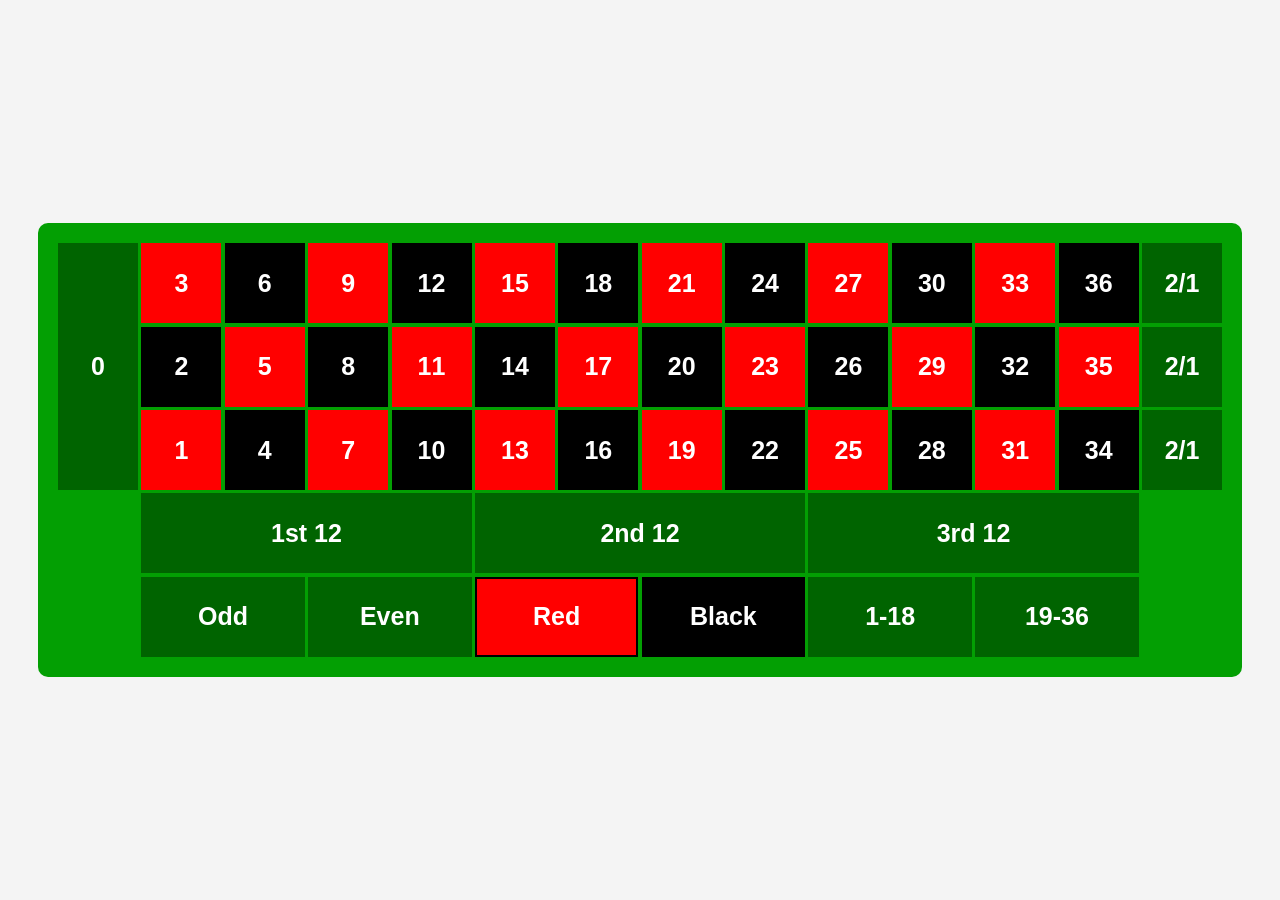
==== FuncionsExtra/rule/index.html @ 474d61a1 "funcionsextra" ====
<!DOCTYPE html>
<html lang="en">
<head>
    <meta charset="UTF-8">
    <meta name="viewport" content="width=device-width, initial-scale=1.0">
    <title>Roulette Layout</title>
    <style>
        body {
            font-family: Arial, sans-serif;
            margin: 0;
            display: flex;
            justify-content: center;
            align-items: center;
            height: 100vh;
            background-color: #f4f4f4;
        }

        .roulette {
            display: grid;
            grid-template-columns: repeat(14, 1fr);
            grid-auto-rows: 80px;
            gap: 3.4px;
            padding: 20px;
            border-radius: 10px;
            background-color: rgb(3, 159, 3);
        }
        .roulette div {
            min-width: 80px;
            font-size: 25px;
        }

        .numbers {
            display: flex;
            justify-content: center;
            align-items: center;
            font-size: 18px;
            font-weight: bold;
            color: white;
            /* border-radius: 5px; */
        }

        .numbers.red {
            background-color: red;
        }

        .numbers.black {
            background-color: black;
        }

        .numbers.green {
            background-color: darkgreen;
        }

        .bet {
            display: flex;
            justify-content: center;
            align-items: center;
            background-color: darkgreen;
            color: white;
            font-weight: bold;
            /* border: 2px solid #000; */
            /* border-radius: 5px; */
        }

        .bet-2-to-1 {
            grid-row: span 1;
        }

        .docena-bet {
            grid-column: span 4;
            display: flex;
            justify-content: center;
            align-items: center;
            background-color: darkgreen;
            color: white;
            font-weight: bold;
            /* border: 2px solid #000; */
            /* border-radius: 5px; */
        }

        .special-bet {
            grid-column: span 2;
            display: flex;
            justify-content: center;
            align-items: center;
            background-color: darkgreen;
            color: white;
            font-weight: bold;
            /* border: 2px solid #000; */
            /* border-radius: 5px; */
        }

        .space {
            grid-row: span 2;
        }

        .color-bet {
            grid-column: span 2;
            display: flex;
            justify-content: center;
            align-items: center;
            background-color: white;
            color: black;
            font-weight: bold;
            border: 2px solid #000;
            /* border-radius: 5px; */
        }

        .color-bet.red {
            background-color: red;
            color: white;
        }

        .color-bet.black {
            background-color: black;
            color: white;
        }

        .numbers.zero {
            grid-row: span 3;
        }
    </style>
</head>
<body>
    <div class="roulette">
        <!-- Numbers -->
        <div class="numbers green zero">0</div>
        <div class="numbers red">3</div>
        <div class="numbers black">6</div>
        <div class="numbers red">9</div>
        <div class="numbers black">12</div>
        <div class="numbers red">15</div>
        <div class="numbers black">18</div>
        <div class="numbers red">21</div>
        <div class="numbers black">24</div>
        <div class="numbers red">27</div>
        <div class="numbers black">30</div>
        <div class="numbers red">33</div>
        <div class="numbers black">36</div>
        <div class="bet bet-2-to-1">2/1</div>

        <div class="numbers black">2</div>
        <div class="numbers red">5</div>
        <div class="numbers black">8</div>
        <div class="numbers red">11</div>
        <div class="numbers black">14</div>
        <div class="numbers red">17</div>
        <div class="numbers black">20</div>
        <div class="numbers red">23</div>
        <div class="numbers black">26</div>
        <div class="numbers red">29</div>
        <div class="numbers black">32</div>
        <div class="numbers red">35</div>
        <div class="bet bet-2-to-1">2/1</div>

        <div class="numbers red">1</div>
        <div class="numbers black">4</div>
        <div class="numbers red">7</div>
        <div class="numbers black">10</div>
        <div class="numbers red">13</div>
        <div class="numbers black">16</div>
        <div class="numbers red">19</div>
        <div class="numbers black">22</div>
        <div class="numbers red">25</div>
        <div class="numbers black">28</div>
        <div class="numbers red">31</div>
        <div class="numbers black">34</div>
        <div class="bet bet-2-to-1">2/1</div>

        <div class="space"></div>

        <!-- Special bets -->
        <div class="docena-bet">1st 12</div>
        <div class="docena-bet">2nd 12</div>
        <div class="docena-bet">3rd 12</div>
        
        <div class="space"></div>

        <!-- Odds/Evens and High/Low -->
        <div class="special-bet">Odd</div>
        <div class="special-bet">Even</div>
        <div class="color-bet red">Red</div>
        <div class="color-bet black">Black</div>
        <div class="special-bet">1-18</div>
        <div class="special-bet">19-36</div>
    </div>
</body>
</html>
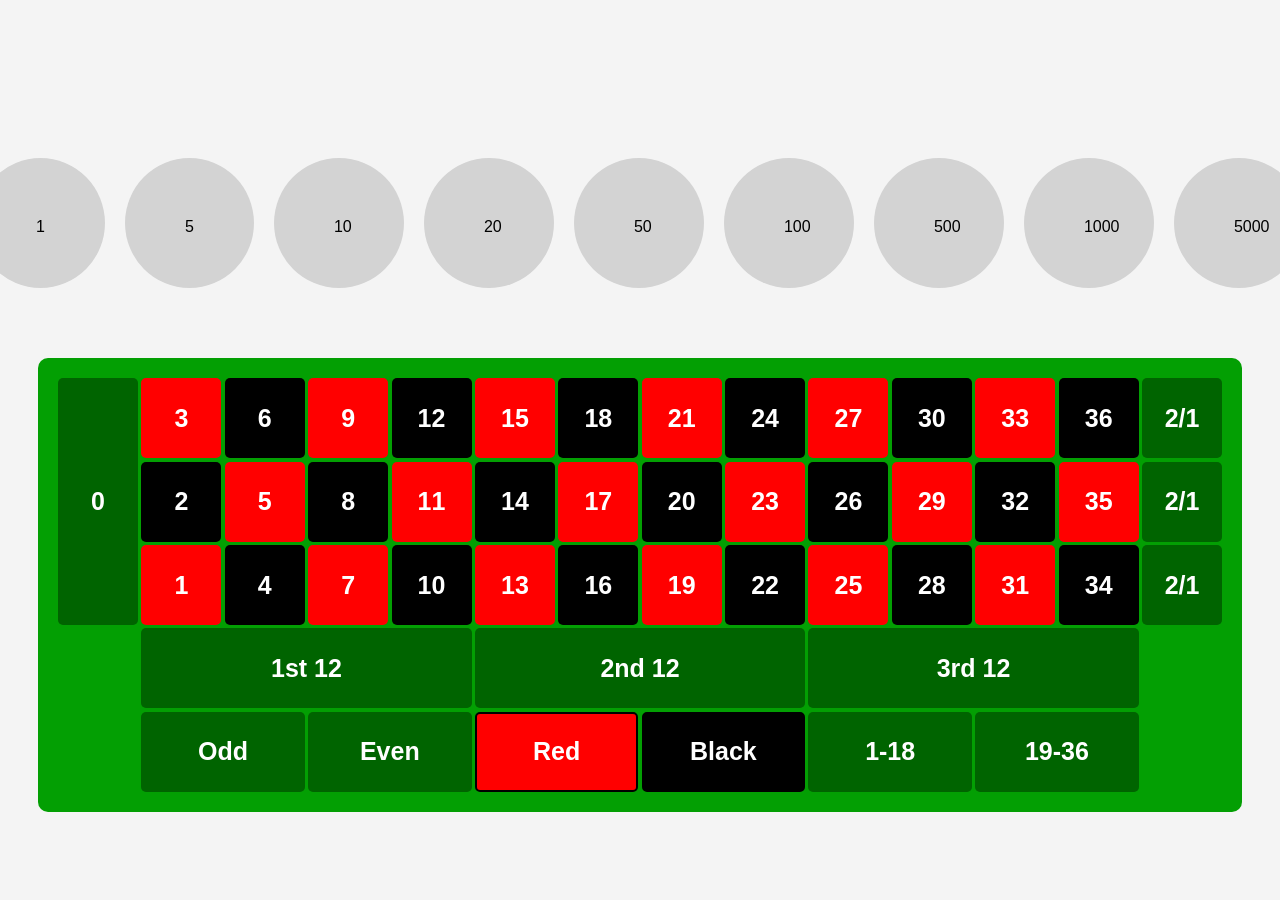
==== commit d5318e3b: "updated rulette" ====
--- a/FuncionsExtra/rule/index.html
+++ b/FuncionsExtra/rule/index.html
@@ -1,14 +1,17 @@
 <!DOCTYPE html>
 <html lang="en">
+
 <head>
-    <meta charset="UTF-8">
-    <meta name="viewport" content="width=device-width, initial-scale=1.0">
-    <title>Roulette Layout</title>
+    <meta charset="UTF-8" />
+    <meta name="viewport" content="width=device-width, initial-scale=1.0" />
+    <title>Roulette</title>
+    <script defer src="script.js"></script>
     <style>
         body {
             font-family: Arial, sans-serif;
             margin: 0;
             display: flex;
+            flex-direction: column;
             justify-content: center;
             align-items: center;
             height: 100vh;
@@ -24,9 +27,15 @@
             border-radius: 10px;
             background-color: rgb(3, 159, 3);
         }
+
         .roulette div {
             min-width: 80px;
             font-size: 25px;
+            border-radius: 5px;
+        }
+
+        .roulette div:hover {
+            cursor: pointer;
         }
 
         .numbers {
@@ -119,9 +128,46 @@
         .numbers.zero {
             grid-row: span 3;
         }
+
+        .chips {
+            width: 60vw;
+            height: 30vh;
+            display: flex;
+            flex-flow: row;
+            justify-content: center;
+            align-items: center;
+            margin: 0 20vw;
+        }
+
+        .chips div {
+            position: relative;
+            margin: 10px;
+            background-color: lightgray;
+            padding: 60px;
+            height: 10px;
+            width: 10px;
+            border-radius: 100%;
+        }
+
+        .chips div:hover {
+            cursor: pointer;
+        }
     </style>
 </head>
+
 <body>
+    <div class="chips">
+        <div id="chip-1">1</div>
+        <div id="chip-5">5</div>
+        <div id="chip-10">10</div>
+        <div id="chip-20">20</div>
+        <div id="chip-50">50</div>
+        <div id="chip-100">100</div>
+        <div id="chip-500">500</div>
+        <div id="chip-1000">1000</div>
+        <div id="chip-5000">5000</div>
+    </div>
+
     <div class="roulette">
         <!-- Numbers -->
         <div class="numbers green zero">0</div>
@@ -137,7 +183,7 @@
         <div class="numbers black">30</div>
         <div class="numbers red">33</div>
         <div class="numbers black">36</div>
-        <div class="bet bet-2-to-1">2/1</div>
+        <div id="lineBet-1" class="bet bet-2-to-1">2/1</div>
 
         <div class="numbers black">2</div>
         <div class="numbers red">5</div>
@@ -151,7 +197,7 @@
         <div class="numbers red">29</div>
         <div class="numbers black">32</div>
         <div class="numbers red">35</div>
-        <div class="bet bet-2-to-1">2/1</div>
+        <div id="lineBet-2" class="bet bet-2-to-1">2/1</div>
 
         <div class="numbers red">1</div>
         <div class="numbers black">4</div>
@@ -165,24 +211,25 @@
         <div class="numbers black">28</div>
         <div class="numbers red">31</div>
         <div class="numbers black">34</div>
-        <div class="bet bet-2-to-1">2/1</div>
+        <div id="lineBet-3" class="bet bet-2-to-1">2/1</div>
 
         <div class="space"></div>
 
         <!-- Special bets -->
-        <div class="docena-bet">1st 12</div>
-        <div class="docena-bet">2nd 12</div>
-        <div class="docena-bet">3rd 12</div>
-        
+        <div id="thirdBet-1" class="docena-bet">1st 12</div>
+        <div id="thirdBet-2" class="docena-bet">2nd 12</div>
+        <div id="thirdBet-3" class="docena-bet">3rd 12</div>
+
         <div class="space"></div>
 
         <!-- Odds/Evens and High/Low -->
-        <div class="special-bet">Odd</div>
-        <div class="special-bet">Even</div>
-        <div class="color-bet red">Red</div>
-        <div class="color-bet black">Black</div>
-        <div class="special-bet">1-18</div>
-        <div class="special-bet">19-36</div>
+        <div id="odd" class="special-bet">Odd</div>
+        <div id="even" class="special-bet">Even</div>
+        <div id="red" class="color-bet red">Red</div>
+        <div id="black" class="color-bet black">Black</div>
+        <div id="half-1" class="special-bet">1-18</div>
+        <div id="half-2" class="special-bet">19-36</div>
     </div>
 </body>
+
 </html>
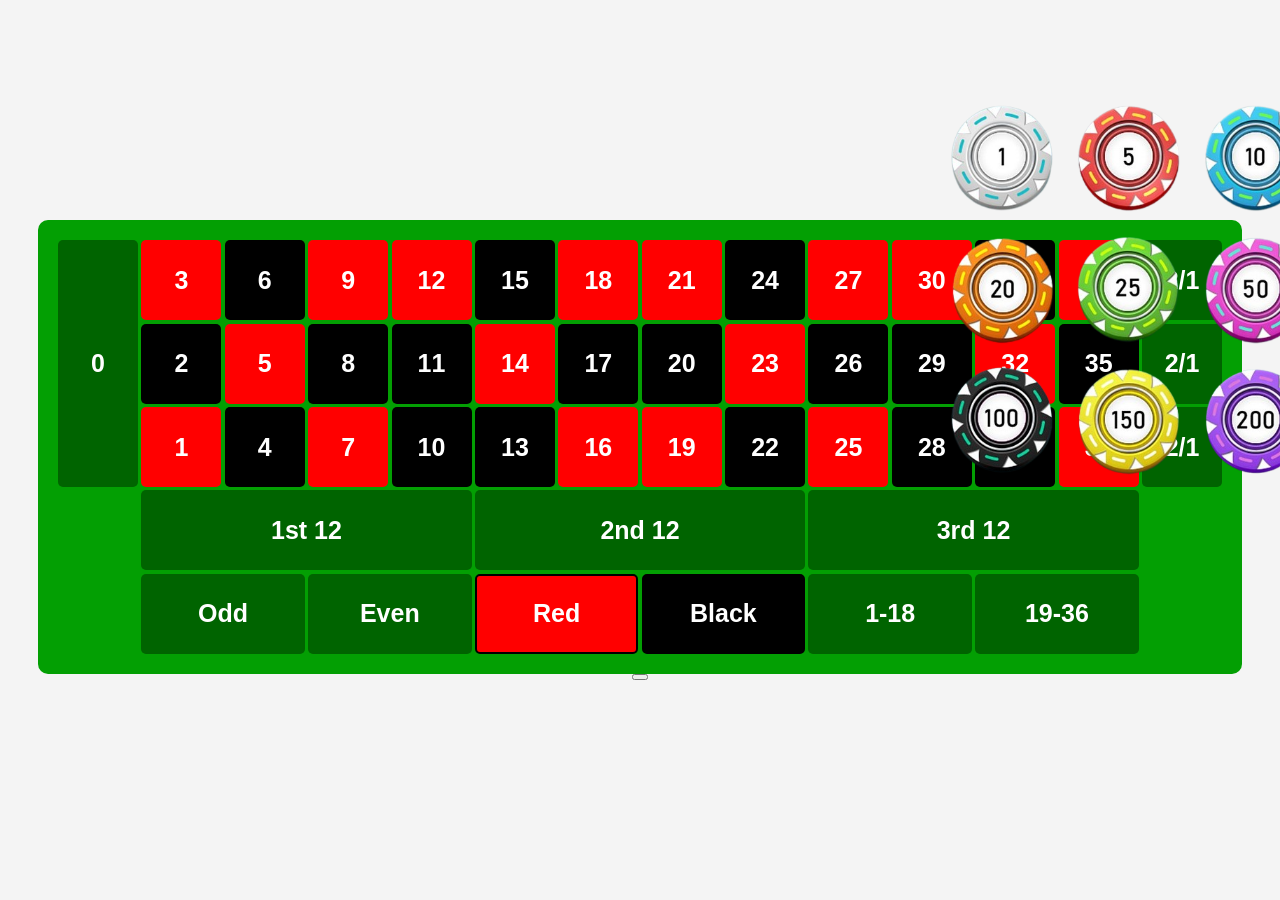
==== commit bdd1664d: "uptadet" ====
--- a/FuncionsExtra/rule/index.html
+++ b/FuncionsExtra/rule/index.html
@@ -5,212 +5,74 @@
     <meta charset="UTF-8" />
     <meta name="viewport" content="width=device-width, initial-scale=1.0" />
     <title>Roulette</title>
-    <script defer src="script.js"></script>
-    <style>
-        body {
-            font-family: Arial, sans-serif;
-            margin: 0;
-            display: flex;
-            flex-direction: column;
-            justify-content: center;
-            align-items: center;
-            height: 100vh;
-            background-color: #f4f4f4;
-        }
-
-        .roulette {
-            display: grid;
-            grid-template-columns: repeat(14, 1fr);
-            grid-auto-rows: 80px;
-            gap: 3.4px;
-            padding: 20px;
-            border-radius: 10px;
-            background-color: rgb(3, 159, 3);
-        }
-
-        .roulette div {
-            min-width: 80px;
-            font-size: 25px;
-            border-radius: 5px;
-        }
-
-        .roulette div:hover {
-            cursor: pointer;
-        }
-
-        .numbers {
-            display: flex;
-            justify-content: center;
-            align-items: center;
-            font-size: 18px;
-            font-weight: bold;
-            color: white;
-            /* border-radius: 5px; */
-        }
-
-        .numbers.red {
-            background-color: red;
-        }
-
-        .numbers.black {
-            background-color: black;
-        }
-
-        .numbers.green {
-            background-color: darkgreen;
-        }
-
-        .bet {
-            display: flex;
-            justify-content: center;
-            align-items: center;
-            background-color: darkgreen;
-            color: white;
-            font-weight: bold;
-            /* border: 2px solid #000; */
-            /* border-radius: 5px; */
-        }
-
-        .bet-2-to-1 {
-            grid-row: span 1;
-        }
-
-        .docena-bet {
-            grid-column: span 4;
-            display: flex;
-            justify-content: center;
-            align-items: center;
-            background-color: darkgreen;
-            color: white;
-            font-weight: bold;
-            /* border: 2px solid #000; */
-            /* border-radius: 5px; */
-        }
-
-        .special-bet {
-            grid-column: span 2;
-            display: flex;
-            justify-content: center;
-            align-items: center;
-            background-color: darkgreen;
-            color: white;
-            font-weight: bold;
-            /* border: 2px solid #000; */
-            /* border-radius: 5px; */
-        }
-
-        .space {
-            grid-row: span 2;
-        }
-
-        .color-bet {
-            grid-column: span 2;
-            display: flex;
-            justify-content: center;
-            align-items: center;
-            background-color: white;
-            color: black;
-            font-weight: bold;
-            border: 2px solid #000;
-            /* border-radius: 5px; */
-        }
-
-        .color-bet.red {
-            background-color: red;
-            color: white;
-        }
-
-        .color-bet.black {
-            background-color: black;
-            color: white;
-        }
-
-        .numbers.zero {
-            grid-row: span 3;
-        }
-
-        .chips {
-            width: 60vw;
-            height: 30vh;
-            display: flex;
-            flex-flow: row;
-            justify-content: center;
-            align-items: center;
-            margin: 0 20vw;
-        }
-
-        .chips div {
-            position: relative;
-            margin: 10px;
-            background-color: lightgray;
-            padding: 60px;
-            height: 10px;
-            width: 10px;
-            border-radius: 100%;
-        }
-
-        .chips div:hover {
-            cursor: pointer;
-        }
-    </style>
+    <script defer src="js/prueba.js"></script>
+    <link rel="stylesheet" href="css/style.css">
 </head>
 
 <body>
     <div class="chips">
-        <div id="chip-1">1</div>
-        <div id="chip-5">5</div>
-        <div id="chip-10">10</div>
-        <div id="chip-20">20</div>
-        <div id="chip-50">50</div>
-        <div id="chip-100">100</div>
-        <div id="chip-500">500</div>
-        <div id="chip-1000">1000</div>
-        <div id="chip-5000">5000</div>
+        <!-- <img id="chip-1" src="img/chip-1.png" alt="chip-1">
+        <img id="chip-5" src="img/chip-5.png" alt="chip-5">
+        <img id="chip-10" src="img/chip-10.png" alt="chip-10">
+        <img id="chip-20" src="img/chip-20.png" alt="chip-20">
+        <img id="chip-25" src="img/chip-25.png" alt="chip-25">
+        <img id="chip-50" src="img/chip-50.png" alt="chip-50">
+        <img id="chip-100" src="img/chip-100.png" alt="chip-100">
+        <img id="chip-150" src="img/chip-150.png" alt="chip-150">
+        <img id="chip-200" src="img/chip-200.png" alt="chip-200"> -->
+        <div id="chip-1" src="img/chip-1.png" alt="chip-1" style="background-image: url(img/chip-1.png);"></div>
+        <div id="chip-5" src="img/chip-5.png" alt="chip-5" style="background-image: url(img/chip-5.png);"></div>
+        <div id="chip-10" src="img/chip-10.png" alt="chip-10" style="background-image: url(img/chip-10.png);"></div>
+        <div id="chip-20" src="img/chip-20.png" alt="chip-20" style="background-image: url(img/chip-20.png);"></div>
+        <div id="chip-25" src="img/chip-25.png" alt="chip-25" style="background-image: url(img/chip-25.png);"></div>
+        <div id="chip-50" src="img/chip-50.png" alt="chip-50" style="background-image: url(img/chip-50.png);"></div>
+        <div id="chip-100" src="img/chip-100.png" alt="chip-100" style="background-image: url(img/chip-100.png);"></div>
+        <div id="chip-150" src="img/chip-150.png" alt="chip-150" style="background-image: url(img/chip-150.png);"></div>
+        <div id="chip-200" src="img/chip-200.png" alt="chip-250" style="background-image: url(img/chip-200.png);"></div>
     </div>
-
-    <div class="roulette">
+    <div class="table-bet">
         <!-- Numbers -->
         <div class="numbers green zero">0</div>
         <div class="numbers red">3</div>
         <div class="numbers black">6</div>
         <div class="numbers red">9</div>
-        <div class="numbers black">12</div>
-        <div class="numbers red">15</div>
-        <div class="numbers black">18</div>
+        <div class="numbers red">12</div>
+        <div class="numbers black">15</div>
+        <div class="numbers red">18</div>
         <div class="numbers red">21</div>
         <div class="numbers black">24</div>
         <div class="numbers red">27</div>
-        <div class="numbers black">30</div>
-        <div class="numbers red">33</div>
-        <div class="numbers black">36</div>
+        <div class="numbers red">30</div>
+        <div class="numbers black">33</div>
+        <div class="numbers red">36</div>
         <div id="lineBet-1" class="bet bet-2-to-1">2/1</div>
 
         <div class="numbers black">2</div>
         <div class="numbers red">5</div>
         <div class="numbers black">8</div>
-        <div class="numbers red">11</div>
-        <div class="numbers black">14</div>
-        <div class="numbers red">17</div>
+        <div class="numbers black">11</div>
+        <div class="numbers red">14</div>
+        <div class="numbers black">17</div>
         <div class="numbers black">20</div>
         <div class="numbers red">23</div>
         <div class="numbers black">26</div>
-        <div class="numbers red">29</div>
-        <div class="numbers black">32</div>
-        <div class="numbers red">35</div>
+        <div class="numbers black">29</div>
+        <div class="numbers red">32</div>
+        <div class="numbers black">35</div>
         <div id="lineBet-2" class="bet bet-2-to-1">2/1</div>
 
         <div class="numbers red">1</div>
         <div class="numbers black">4</div>
         <div class="numbers red">7</div>
         <div class="numbers black">10</div>
-        <div class="numbers red">13</div>
-        <div class="numbers black">16</div>
+        <div class="numbers black">13</div>
+        <div class="numbers red">16</div>
         <div class="numbers red">19</div>
         <div class="numbers black">22</div>
         <div class="numbers red">25</div>
         <div class="numbers black">28</div>
-        <div class="numbers red">31</div>
-        <div class="numbers black">34</div>
+        <div class="numbers black">31</div>
+        <div class="numbers red">34</div>
         <div id="lineBet-3" class="bet bet-2-to-1">2/1</div>
 
         <div class="space"></div>
@@ -230,6 +92,7 @@
         <div id="half-1" class="special-bet">1-18</div>
         <div id="half-2" class="special-bet">19-36</div>
     </div>
+    <button id="calcular"></button>
 </body>
 
 </html>
--- a/FuncionsExtra/rule/css/style.css
+++ b/FuncionsExtra/rule/css/style.css
@@ -0,0 +1,142 @@
+body {
+    font-family: Arial, sans-serif;
+    margin: 0;
+    display: flex;
+    flex-direction: column;
+    justify-content: center;
+    align-items: center;
+    height: 100vh;
+    background-color: #f4f4f4;
+}
+
+.table-bet {
+    display: grid;
+    grid-template-columns: repeat(14, 1fr);
+    grid-auto-rows: 80px;
+    gap: 3.4px;
+    padding: 20px;
+    border-radius: 10px;
+    background-color: rgb(3, 159, 3);
+}
+
+.table-bet div {
+    min-width: 80px;
+    font-size: 25px;
+    border-radius: 5px;
+}
+
+.table-bet div:hover {
+    cursor: pointer;
+}
+
+.numbers {
+    display: flex;
+    justify-content: center;
+    align-items: center;
+    font-size: 18px;
+    font-weight: bold;
+    color: white;
+    /* border-radius: 5px; */
+}
+
+.numbers.red {
+    background-color: red;
+}
+
+.numbers.black {
+    background-color: black;
+}
+
+.numbers.green {
+    background-color: darkgreen;
+}
+
+.bet {
+    display: flex;
+    justify-content: center;
+    align-items: center;
+    background-color: darkgreen;
+    color: white;
+    font-weight: bold;
+    /* border: 2px solid #000; */
+    /* border-radius: 5px; */
+}
+
+.bet-2-to-1 {
+    grid-row: span 1;
+}
+
+.docena-bet {
+    grid-column: span 4;
+    display: flex;
+    justify-content: center;
+    align-items: center;
+    background-color: darkgreen;
+    color: white;
+    font-weight: bold;
+    /* border: 2px solid #000; */
+    /* border-radius: 5px; */
+}
+
+.special-bet {
+    grid-column: span 2;
+    display: flex;
+    justify-content: center;
+    align-items: center;
+    background-color: darkgreen;
+    color: white;
+    font-weight: bold;
+    /* border: 2px solid #000; */
+    /* border-radius: 5px; */
+}
+
+.space {
+    grid-row: span 2;
+}
+
+.color-bet {
+    grid-column: span 2;
+    display: flex;
+    justify-content: center;
+    align-items: center;
+    background-color: white;
+    color: black;
+    font-weight: bold;
+    border: 2px solid #000;
+    /* border-radius: 5px; */
+}
+
+.color-bet.red {
+    background-color: red;
+    color: white;
+}
+
+.color-bet.black {
+    background-color: black;
+    color: white;
+}
+
+.numbers.zero {
+    grid-row: span 3;
+}
+
+.chips {
+    display: grid;
+    grid-template-columns: repeat(3, 1fr);
+    justify-content: center;
+    align-items: center;
+    scale: 0.7;
+    position: absolute;
+    translate: 90% -30%;
+}
+
+.chips div {
+    height: 180px;
+    width: 180px;
+    /* background-color: blue; */
+    background-position: center center;
+}
+
+.chips div:hover {
+    cursor: crosshair;
+}
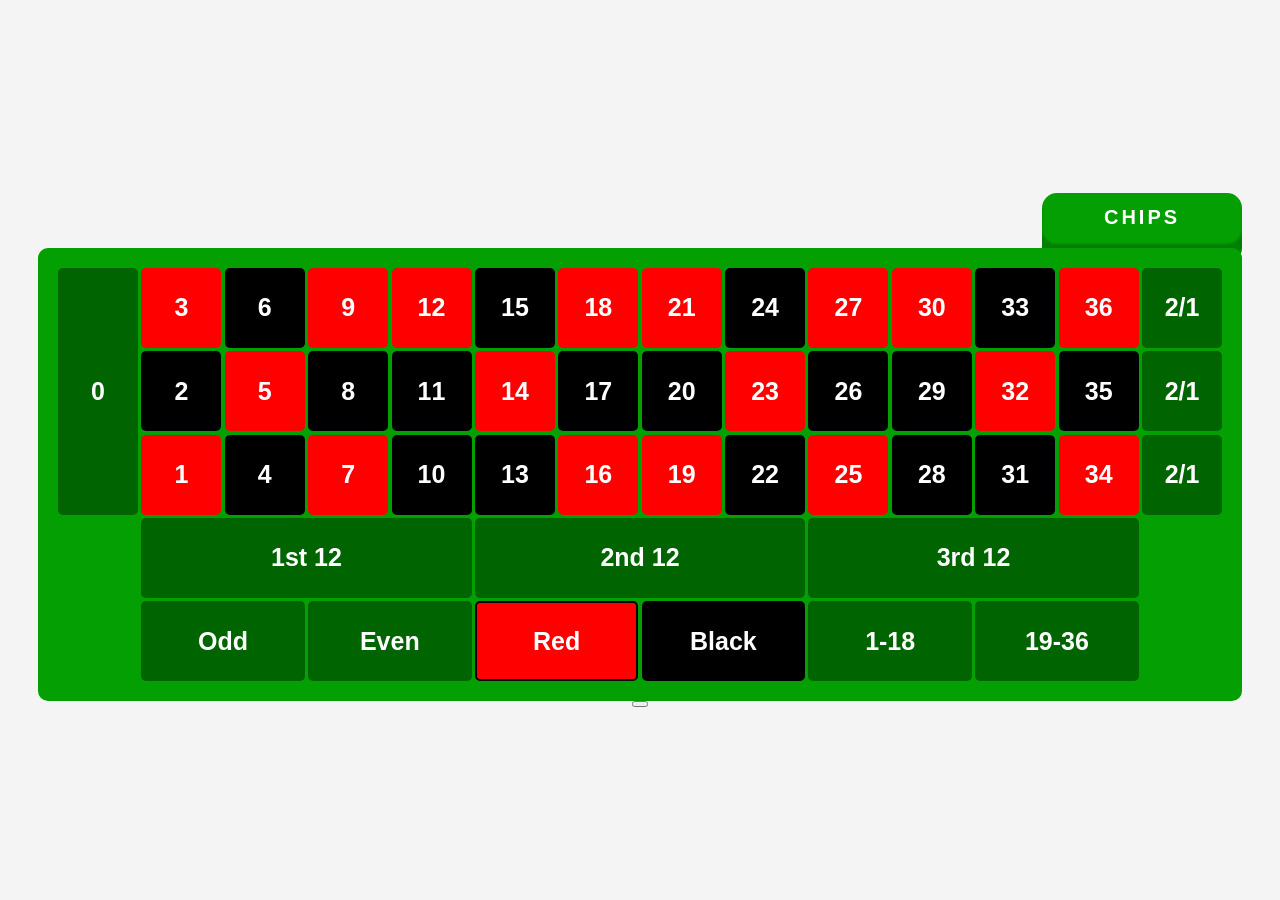
==== commit 2144734f: "rule funcional" ====
--- a/FuncionsExtra/rule/index.html
+++ b/FuncionsExtra/rule/index.html
@@ -10,16 +10,7 @@
 </head>
 
 <body>
-    <div class="chips">
-        <!-- <img id="chip-1" src="img/chip-1.png" alt="chip-1">
-        <img id="chip-5" src="img/chip-5.png" alt="chip-5">
-        <img id="chip-10" src="img/chip-10.png" alt="chip-10">
-        <img id="chip-20" src="img/chip-20.png" alt="chip-20">
-        <img id="chip-25" src="img/chip-25.png" alt="chip-25">
-        <img id="chip-50" src="img/chip-50.png" alt="chip-50">
-        <img id="chip-100" src="img/chip-100.png" alt="chip-100">
-        <img id="chip-150" src="img/chip-150.png" alt="chip-150">
-        <img id="chip-200" src="img/chip-200.png" alt="chip-200"> -->
+    <div id="chipsMenuDiv" class="chips">
         <div id="chip-1" src="img/chip-1.png" alt="chip-1" style="background-image: url(img/chip-1.png);"></div>
         <div id="chip-5" src="img/chip-5.png" alt="chip-5" style="background-image: url(img/chip-5.png);"></div>
         <div id="chip-10" src="img/chip-10.png" alt="chip-10" style="background-image: url(img/chip-10.png);"></div>
@@ -30,6 +21,11 @@
         <div id="chip-150" src="img/chip-150.png" alt="chip-150" style="background-image: url(img/chip-150.png);"></div>
         <div id="chip-200" src="img/chip-200.png" alt="chip-250" style="background-image: url(img/chip-200.png);"></div>
     </div>
+<div style="display: block;">
+    <div class="chip-btn">
+        <button id="chips-button"><p>chips</p></button>
+    </div>
+
     <div class="table-bet">
         <!-- Numbers -->
         <div class="numbers green zero">0</div>
@@ -92,6 +88,7 @@
         <div id="half-1" class="special-bet">1-18</div>
         <div id="half-2" class="special-bet">19-36</div>
     </div>
+</div>
     <button id="calcular"></button>
 </body>
 
--- a/FuncionsExtra/rule/css/style.css
+++ b/FuncionsExtra/rule/css/style.css
@@ -9,14 +9,49 @@
     background-color: #f4f4f4;
 }
 
+.chip-btn {
+    /* background-color: blue; */
+    height: 70px;
+    width: 100%;
+    margin: 0 9px -15px 0;
+    display: flex;
+    flex-direction: column;
+    align-items: flex-end;
+}
+
+#chips-button {
+    height: 100%;
+    width: 200px;
+    border-radius: 15px;
+    background-color: rgb(3, 159, 3);
+    box-shadow: 0 -19px 2px 0 rgba(0, 0, 0, 0.2) inset;
+    border: none;
+    cursor: pointer;
+    z-index: 10;
+}
+
+#chips-button p {
+    /* text */
+    color: white;
+    font-size: 20px;
+    font-weight: 700;
+    letter-spacing: 3px;
+    text-decoration: none;
+    text-transform: uppercase;
+    text-align: center;
+    margin-top: 0px;
+}
+
 .table-bet {
     display: grid;
+    position: relative;
     grid-template-columns: repeat(14, 1fr);
     grid-auto-rows: 80px;
     gap: 3.4px;
     padding: 20px;
     border-radius: 10px;
     background-color: rgb(3, 159, 3);
+    z-index: 20;
 }
 
 .table-bet div {
@@ -121,13 +156,19 @@
 }
 
 .chips {
-    display: grid;
+    /* display: grid; */
+    display: none;
     grid-template-columns: repeat(3, 1fr);
     justify-content: center;
     align-items: center;
-    scale: 0.7;
+    padding: 40px;
+    scale: 0.9;
     position: absolute;
-    translate: 90% -30%;
+    background-color: white;
+    border-radius: 20px;    
+    border: 8px solid rgb(63, 63, 63);
+    box-shadow: -3px 5px 10px rgba(0, 0, 0, 0.8) inset;
+    z-index: 30;
 }
 
 .chips div {
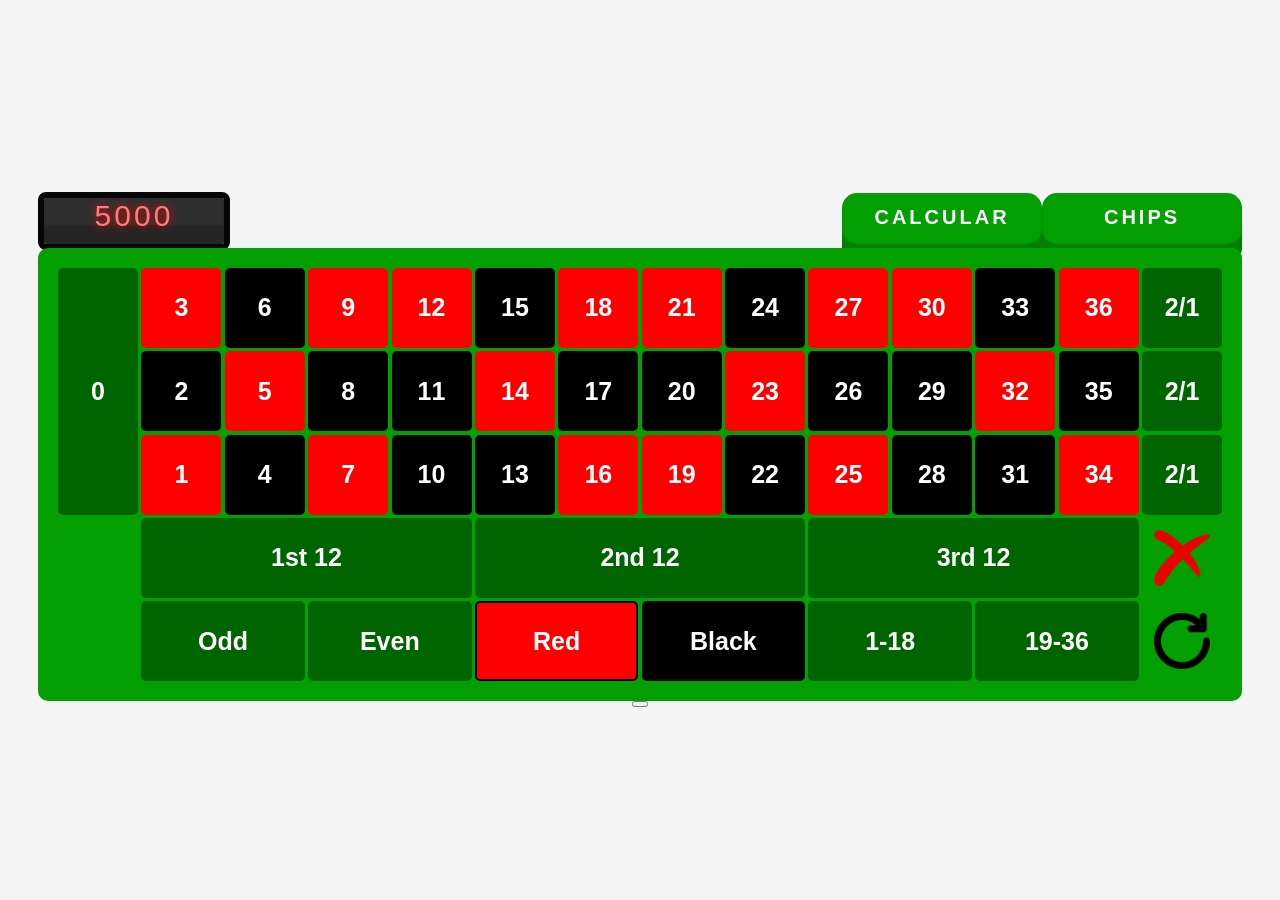
==== commit 6b14f6fc: "welcome" ====
--- a/FuncionsExtra/rule/index.html
+++ b/FuncionsExtra/rule/index.html
@@ -5,7 +5,7 @@
     <meta charset="UTF-8" />
     <meta name="viewport" content="width=device-width, initial-scale=1.0" />
     <title>Roulette</title>
-    <script defer src="js/prueba.js"></script>
+    <script defer src="js/script.js"></script>
     <link rel="stylesheet" href="css/style.css">
 </head>
 
@@ -22,7 +22,12 @@
         <div id="chip-200" src="img/chip-200.png" alt="chip-250" style="background-image: url(img/chip-200.png);"></div>
     </div>
 <div style="display: block;">
-    <div class="chip-btn">
+    <div class="buttons">
+        <button id="balance"><p id="balanceNumber">00000</p></button>
+        <button id=""><p></p></button>
+        <button id=""><p></p></button>
+        <button id=""><p></p></button> 
+        <button id="calcular-button"><p>calcular</p></button>
         <button id="chips-button"><p>chips</p></button>
     </div>
 
@@ -71,22 +76,25 @@
         <div class="numbers red">34</div>
         <div id="lineBet-3" class="bet bet-2-to-1">2/1</div>
 
-        <div class="space"></div>
+        <div class="big-space"></div>
 
         <!-- Special bets -->
         <div id="thirdBet-1" class="docena-bet">1st 12</div>
         <div id="thirdBet-2" class="docena-bet">2nd 12</div>
         <div id="thirdBet-3" class="docena-bet">3rd 12</div>
 
-        <div class="space"></div>
+        <div id="wrong" class="space"></div>
 
         <!-- Odds/Evens and High/Low -->
         <div id="odd" class="special-bet">Odd</div>
         <div id="even" class="special-bet">Even</div>
-        <div id="red" class="color-bet red">Red</div>
-        <div id="black" class="color-bet black">Black</div>
+        <div id="red-button" class="color-bet red">Red</div>
+        <div id="black-button" class="color-bet black">Black</div>
         <div id="half-1" class="special-bet">1-18</div>
         <div id="half-2" class="special-bet">19-36</div>
+
+        <div id="erase" class="space"></div>
+
     </div>
 </div>
     <button id="calcular"></button>
--- a/FuncionsExtra/rule/css/style.css
+++ b/FuncionsExtra/rule/css/style.css
@@ -1,3 +1,5 @@
+@import url('https://fonts.cdnfonts.com/css/digital-numbers');
+
 body {
     font-family: Arial, sans-serif;
     margin: 0;
@@ -9,17 +11,17 @@
     background-color: #f4f4f4;
 }
 
-.chip-btn {
+.buttons {
     /* background-color: blue; */
     height: 70px;
     width: 100%;
     margin: 0 9px -15px 0;
     display: flex;
-    flex-direction: column;
+    flex-direction: row;
     align-items: flex-end;
 }
 
-#chips-button {
+.buttons button {
     height: 100%;
     width: 200px;
     border-radius: 15px;
@@ -29,9 +31,7 @@
     cursor: pointer;
     z-index: 10;
 }
-
-#chips-button p {
-    /* text */
+.buttons button p {
     color: white;
     font-size: 20px;
     font-weight: 700;
@@ -40,6 +40,30 @@
     text-transform: uppercase;
     text-align: center;
     margin-top: 0px;
+}
+
+#balance {
+    position: relative;
+    font-family: 'Digital Numbers', sans-serif;
+    background-color: rgb(47, 47, 47);
+    border-radius: 2px;
+    height: 65%;
+    width: 180px;
+    margin: 6px;
+    outline: 6px solid rgb(6, 6, 6);
+    transform: translateY(-13px);
+    margin-right: auto;
+}
+
+#balance p {
+    color: rgb(255, 125, 125);
+    text-shadow: 0 0 10px red;
+    font-size: 30px;
+    font-weight: 500;
+}
+
+.buttons button:nth-child(2), .buttons button:nth-child(3), .buttons button:nth-child(4){
+    display: none;
 }
 
 .table-bet {
@@ -125,8 +149,27 @@
     /* border-radius: 5px; */
 }
 
-.space {
+.big-space {
     grid-row: span 2;
+}
+
+#wrong, #erase {
+    background-image: url(../img/wrong.png);
+    background-repeat: no-repeat;
+    background-position: center center;
+    background-size: cover;
+    transform: scale(0.7);
+    transition: ease .5s;
+    cursor: no-drop;
+}
+
+#erase {
+    background-image: url(../img/restart.png);
+    cursor: wait;
+}
+
+#wrong:hover, #erase:hover {
+    transform: scale(0.8);
 }
 
 .color-bet {
@@ -162,13 +205,27 @@
     justify-content: center;
     align-items: center;
     padding: 40px;
-    scale: 0.9;
+    transform: scale(0.7);
+    opacity: 0;
     position: absolute;
     background-color: white;
     border-radius: 20px;    
     border: 8px solid rgb(63, 63, 63);
-    box-shadow: -3px 5px 10px rgba(0, 0, 0, 0.8) inset;
+    box-shadow: -3px 5px 10px rgba(0, 0, 0, 0.2) inset;
     z-index: 30;
+    transition: opacity 0.3s ease-in-out, transform 0.3s ease-in-out, visibility 0.3s; /* Transiciones suaves */
+}
+
+.chips.active {
+    display: grid; /* Asegúrate de que el menú sea visible */
+    opacity: 1;
+    transform: scale(0.9); /* Tamaño original */
+}
+
+.chips.hidden {
+    /* Animación de salida */
+    opacity: 0;
+    transform: scale(0.7); /* Reducción de escala */
 }
 
 .chips div {
@@ -181,3 +238,11 @@
 .chips div:hover {
     cursor: crosshair;
 }
+
+.ficha-apuesta {
+    position: absolute;
+    top: 50%;
+    left: 50%;
+    transform: translate(-50%, -50%);
+    transition: transform 0.3s ease; /* Efecto de suavidad al colocar */
+}
